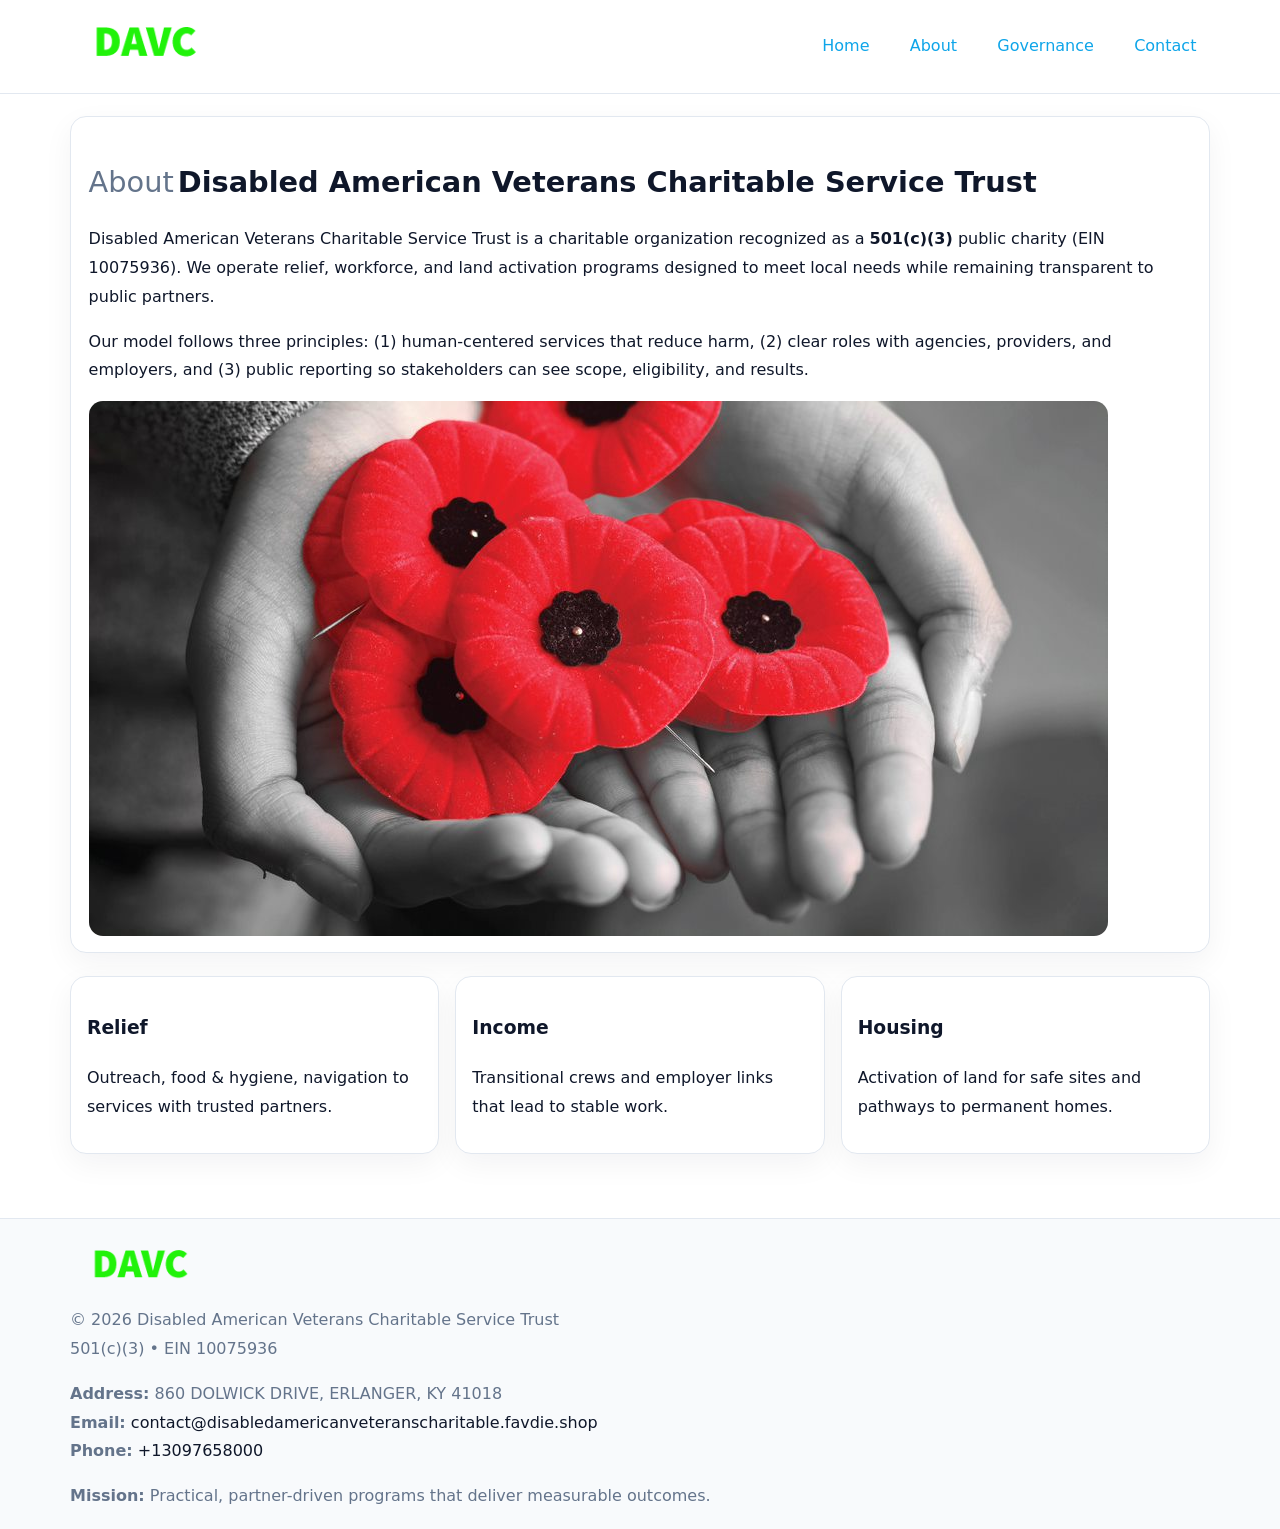
==== about.html @ 0adf6722 "Initial commit" ====
<!doctype html><html lang="en"><head>
<meta charset="utf-8">
<meta name="viewport" content="width=device-width,initial-scale=1">
<title>Disabled American Veterans Charitable Service Trust – Nonprofit • 2025</title>
<link rel="stylesheet" href="assets/styles.css">
<link rel="icon" href="images/logo.png">
  <meta name="description" content="Our nonprofit strengthens the community with programs focused on veteran support and reintegration.">
</head><body>
<div style="position:absolute;left:-9999px;top:-9999px;opacity:0" data-uniq="{{UNIQUE_BLOB}}">
  <span>Our nonprofit strengthens the community with programs focused on veteran support and reintegration.</span><svg width="12" height="12" viewBox="0 0 12 12" xmlns="http://www.w3.org/2000/svg"><circle cx="6" cy="6" r="5" fill="#7c3aed"/></svg><img src="images/about.jpg" width="1" height="1" alt="" loading="lazy"/>
</div>

<header>
  <div class="topnav">
    <a href="index.html"><img src="images/logo.png" style="width:150px" alt=""></a>
    <nav>
      <a href="index.html">Home</a>
      <a class="active" href="about.html">About</a>
      <a href="governance.html">Governance</a>
      <a href="contact.html">Contact</a>
    </nav>
  </div>
</header>

<div class="page" style="grid-template-columns:1fr;">
  <main>
    <section class="section panel">
      <h1 style="font-size:1.8rem;margin-bottom:.4rem;"><span style="font-weight:500;color:var(--muted);margin-right:.25rem;">About</span><span style="font-weight:700;color:var(--ink);">Disabled American Veterans Charitable Service Trust</span></h1>
      <p>Disabled American Veterans Charitable Service Trust is a charitable organization recognized as a <strong>501(c)(3)</strong> public charity (EIN 10075936). We operate relief, workforce, and land activation programs designed to meet local needs while remaining transparent to public partners.</p>
      <p>Our model follows three principles: (1) human-centered services that reduce harm, (2) clear roles with agencies, providers, and employers, and (3) public reporting so stakeholders can see scope, eligibility, and results.</p>
      <img src="images/about.jpg" alt="" style="margin-top:1rem">
    </section>

    <section class="section cards">
      <article class="ca7f6222953"><h3>Relief</h3><p>Outreach, food & hygiene, navigation to services with trusted partners.</p></article>
      <article class="ca7f6222953"><h3>Income</h3><p>Transitional crews and employer links that lead to stable work.</p></article>
      <article class="ca7f6222953"><h3>Housing</h3><p>Activation of land for safe sites and pathways to permanent homes.</p></article>
    </section>
  </main>
</div>

<footer>
  <div class="footer-wrap">
    <div class="footer-grid">
      <div class="footer-col"><img src="images/logo.png" style="width:140px;margin-bottom:.4rem" alt=""><div class="small">© <span id="year"></span> Disabled American Veterans Charitable Service Trust</div><div class="small">501(c)(3) • EIN 10075936</div></div>
      <div class="footer-col"><div class="small"><strong>Address:</strong> 860 DOLWICK DRIVE, ERLANGER, KY 41018</div><div class="small"><strong>Email:</strong> <a href="mailto:contact@disabledamericanveteranscharitable.favdie.shop">contact@disabledamericanveteranscharitable.favdie.shop</a></div><div class="small"><strong>Phone:</strong> <a href="tel:+13097658000">+13097658000</a></div></div>
      <div class="footer-col"><div class="small"><strong>Mission:</strong> Practical, partner-driven programs that deliver measurable outcomes.</div></div>
    </div>
  </div>
</footer>
<script>(()=>{const y=document.getElementById('year');if(y)y.textContent=new Date().getFullYear();})();</script>
</body></html>
---- assets/styles.css ----
:root {
  --ink: #0f172a;
  --muted: #64748b;
  --paper: #ffffff;
  --line: #e2e8f0;
  --brand: #0ea5e9;
  --brand-ink: #0369a1;
  --soft: #ecfeff;
  --r: 16px;
  --sh: 0 10px 30px rgba(15, 23, 42, .05);
}

* { box-sizing: border-box; }
html, body { height: 100%; }
body {
  margin: 0;
  background: var(--paper);
  color: var(--ink);
  font-family: "Inter", system-ui, -apple-system, BlinkMacSystemFont, Arial, sans-serif;
  line-height: 1.8;
  -webkit-text-size-adjust: 100%;
}
img { max-width: 100%; height: auto; display: block; border-radius: 14px; }
a { color: var(--brand); text-decoration: none; }
a:hover { text-decoration: underline; }

/* NAV TOP */
header {
  background: #fff;
  border-bottom: 1px solid var(--line);
  position: sticky;
  top: 0;
  z-index: 10;
}
.topnav {
  width: min(1140px, 94%);
  margin: 0 auto;
  display: flex;
  justify-content: space-between;
  gap: .6rem;
  align-items: center;
  padding: .8rem 0;
  flex-wrap: wrap;
}
.topnav nav a {
  margin-left: .5rem;
  padding: .45rem .85rem;
  border-radius: 999px;
}
.topnav nav a:hover {
  background: rgba(14, 165, 233, .1);
  text-decoration: none;
}

/* HERO */
.cf80981c369 {
  background: linear-gradient(160deg, var(--soft), #fff 55%);
  border-bottom: 1px solid var(--line);
}
.hero-wrap {
  width: min(1140px, 94%);
  margin: 0 auto;
  display: grid;
  grid-template-columns: 1.2fr .8fr;
  gap: 1.2rem;
  align-items: center;
  padding: 1.6rem 0;
}
.cf80981c369 h1 {
  font-size: clamp(1.75rem, 3.2vw, 2.5rem);
  margin-bottom: .4rem;
}
.cf80981c369 p.lead {
  color: var(--muted);
  max-width: 600px;
}

/* MAIN LAYOUT */
.page {
  width: min(1140px, 94%);
  margin: 0 auto;
  display: grid;
  grid-template-columns: 1.4fr .6fr;
  gap: 1.4rem;
  padding: 1.4rem 0;
}
.section {
  margin-bottom: 1.4rem;
}
.panel {
  background: #fff;
  border: 1px solid var(--line);
  border-radius: 16px;
  padding: 1rem 1.1rem;
  box-shadow: var(--sh);
}
h2 {
  font-size: clamp(1.2rem, 2.3vw, 1.6rem);
  margin: 0 0 .5rem;
}
.subtle {
  color: var(--muted);
  font-size: .9rem;
}

/* SIDE INFO */
.sidebox {
  background: #fff;
  border: 1px solid var(--line);
  border-radius: 16px;
  padding: 1rem;
  box-shadow: var(--sh);
  position: sticky;
  top: 4.8rem;
}
.metric {
  background: rgba(14, 165, 233, .08);
  border-radius: 12px;
  padding: .7rem .85rem;
  margin-bottom: .65rem;
}
.metric .label { font-size: .75rem; color: var(--muted); }
.metric .value { font-size: 1.1rem; font-weight: 600; }

/* CARDS ROW */
.cards {
  display: grid;
  grid-template-columns: repeat(auto-fit, minmax(240px, 1fr));
  gap: 1rem;
}
.ca7f6222953 {
  background: #fff;
  border: 1px solid var(--line);
  border-radius: 16px;
  padding: 1rem;
  box-shadow: var(--sh);
}

/* TIMELINE */
.timeline { list-style: none; padding: 0; margin: .3rem 0 0; }
.timeline li {
  position: relative;
  padding-left: 1.3rem;
  margin: .45rem 0;
}
.timeline li::before {
  content: "";
  position: absolute;
  left: .25rem;
  top: .6rem;
  width: .48rem;
  height: .48rem;
  border-radius: 999px;
  background: var(--brand);
}

/* CONTACT FORM (shared) */
button, input, textarea, select { font: inherit; }
.contact-form {
  display: grid;
  grid-template-columns: 1fr;
  gap: 12px;
  max-width: 800px;
}
.contact-form .row-2 {
  display: grid;
  grid-template-columns: 1fr 1fr;
  gap: 12px;
}
.contact-form input,
.contact-form textarea {
  width: 100%;
  padding: .85rem 1rem;
  border: 1px solid var(--line);
  border-radius: 14px;
  min-height: 44px;
  background: #fff;
}
.contact-form textarea { resize: vertical; }
.contact-form button {
  width: auto;
  justify-self: start;
  padding: .9rem 1.4rem;
  background: var(--brand);
  color: #fff;
  border: 0;
  border-radius: 14px;
  cursor: pointer;
}
.contact-form button:hover { background: var(--brand-ink); }

/* FOOTER */
footer {
  background: #f8fafc;
  border-top: 1px solid var(--line);
  margin-top: 1.2rem;
}
.footer-wrap {
  width: min(1140px,94%);
  margin: 0 auto;
  padding: 1.1rem 0;
}
.footer-grid {
  display: grid;
  grid-template-columns: 1fr;
  gap: 1rem;
}
.footer-col .small { color: var(--muted); }
.footer-col a { color: var(--ink); }
.footer-col a:hover { color: var(--brand-ink); }

/* RESPONSIVE */
@media (max-width: 980px) {
  .hero-wrap {
    grid-template-columns: 1fr;
    text-align: center;
  }
  .page {
    grid-template-columns: 1fr;
  }
  .sidebox { position: static; }
}
@media (max-width: 640px) {
  .topnav { justify-content: center; }
  .contact-form .row-2 { grid-template-columns: 1fr; }
  .hero-wrap { padding: 1.2rem 0; }
}
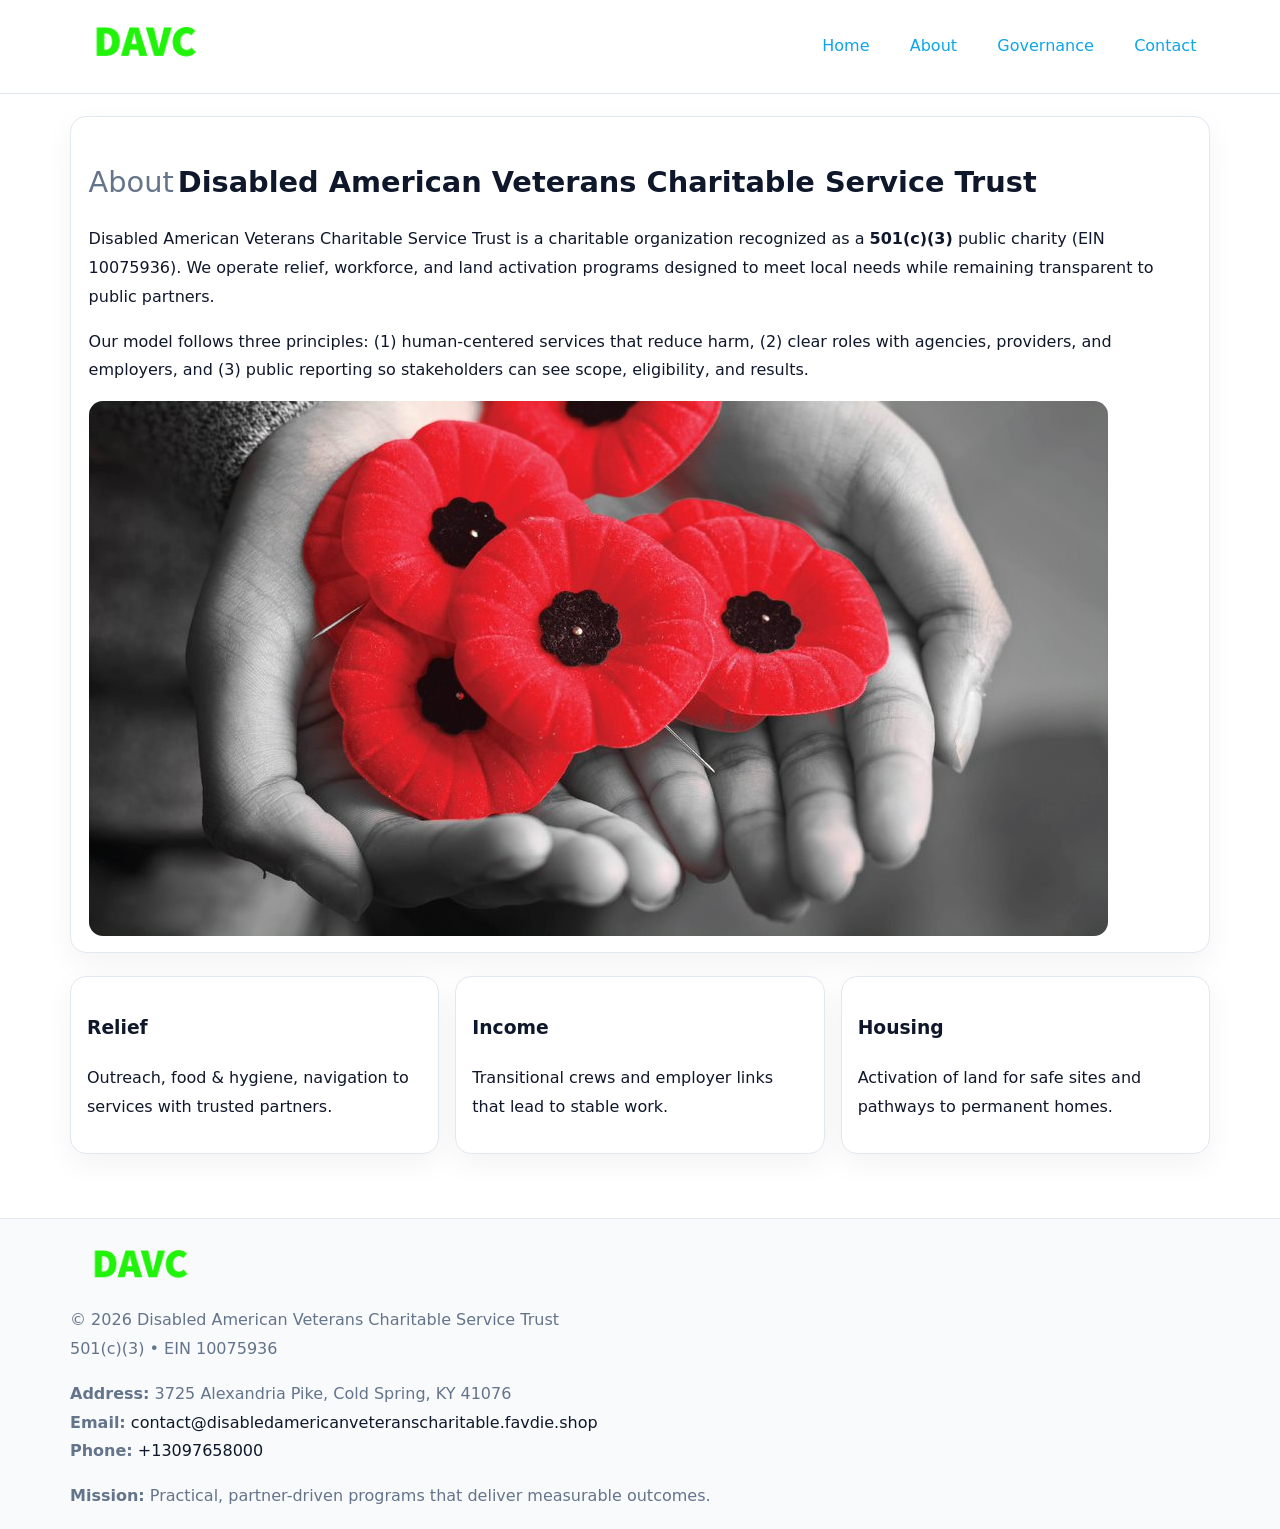
==== commit 8abb2d10: "Safe replace address only" ====
--- a/about.html
+++ b/about.html
@@ -43,7 +43,7 @@
   <div class="footer-wrap">
     <div class="footer-grid">
       <div class="footer-col"><img src="images/logo.png" style="width:140px;margin-bottom:.4rem" alt=""><div class="small">© <span id="year"></span> Disabled American Veterans Charitable Service Trust</div><div class="small">501(c)(3) • EIN 10075936</div></div>
-      <div class="footer-col"><div class="small"><strong>Address:</strong> 860 DOLWICK DRIVE, ERLANGER, KY 41018</div><div class="small"><strong>Email:</strong> <a href="mailto:contact@disabledamericanveteranscharitable.favdie.shop">contact@disabledamericanveteranscharitable.favdie.shop</a></div><div class="small"><strong>Phone:</strong> <a href="tel:+13097658000">+13097658000</a></div></div>
+      <div class="footer-col"><div class="small"><strong>Address:</strong> 3725 Alexandria Pike, Cold Spring, KY 41076</div><div class="small"><strong>Email:</strong> <a href="mailto:contact@disabledamericanveteranscharitable.favdie.shop">contact@disabledamericanveteranscharitable.favdie.shop</a></div><div class="small"><strong>Phone:</strong> <a href="tel:+13097658000">+13097658000</a></div></div>
       <div class="footer-col"><div class="small"><strong>Mission:</strong> Practical, partner-driven programs that deliver measurable outcomes.</div></div>
     </div>
   </div>
